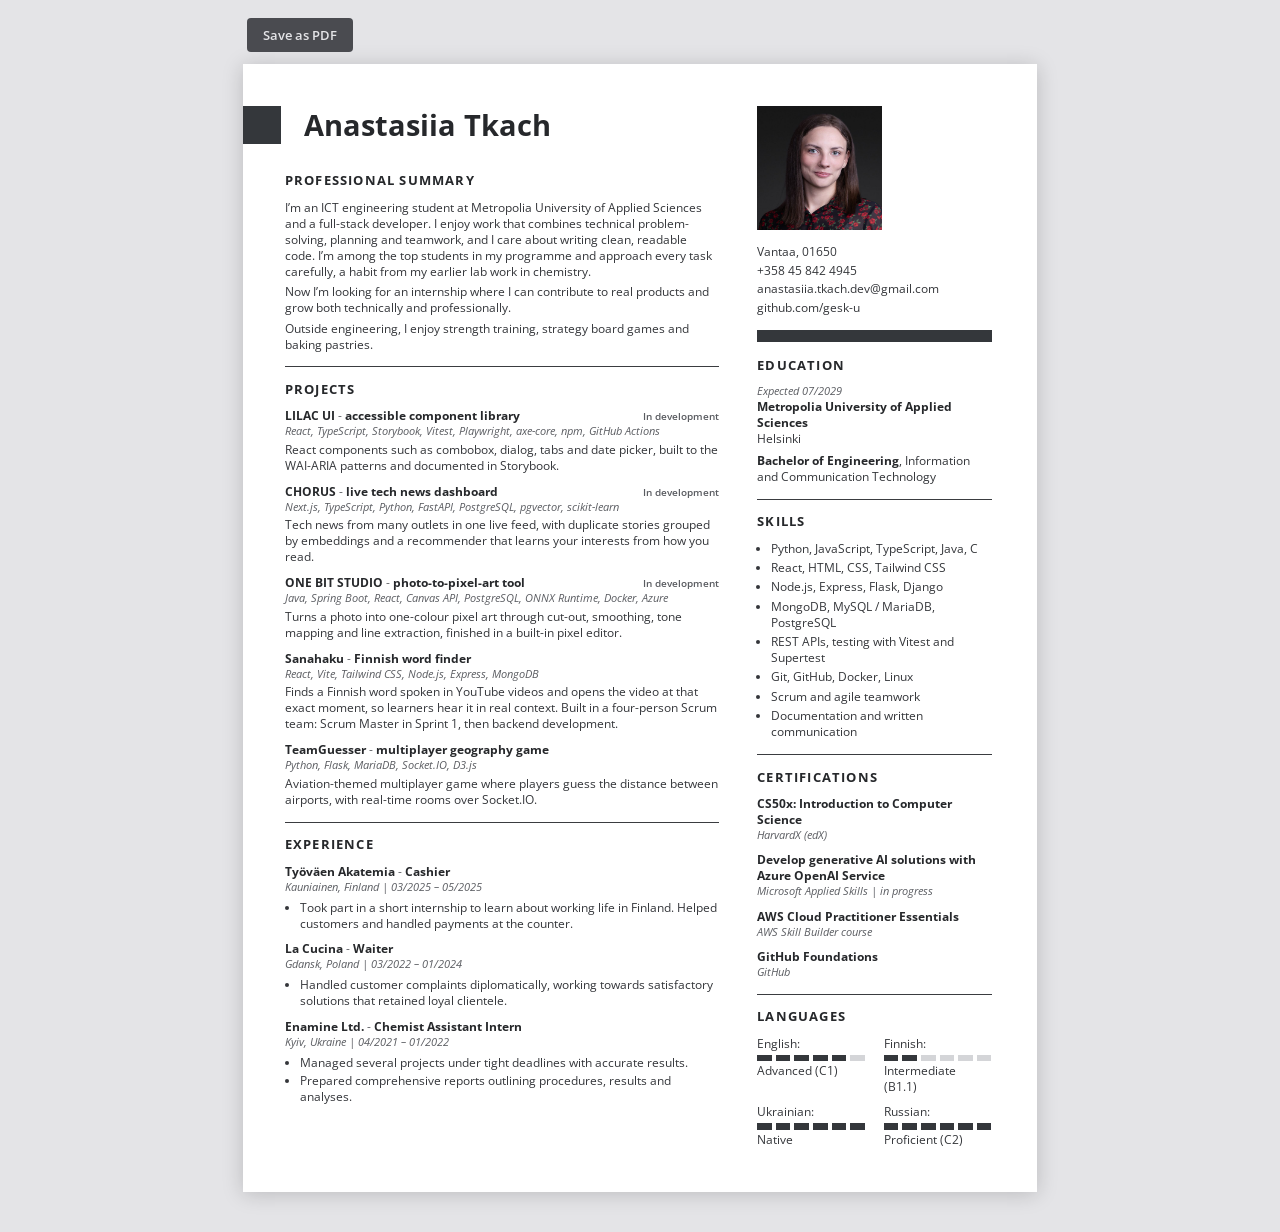
==== public/anastasiia_cv.html @ 6a705652 "(fix) description changes" ====
<!DOCTYPE html>
<html lang="en">
<head>
<meta charset="UTF-8">
<meta name="viewport" content="width=device-width, initial-scale=1">
<title>Anastasiia Tkach – CV</title>
<link rel="preconnect" href="https://fonts.googleapis.com">
<link rel="preconnect" href="https://fonts.gstatic.com" crossorigin>
<link href="https://fonts.googleapis.com/css2?family=Open+Sans:ital,wght@0,400;0,600;0,700;1,400&display=swap" rel="stylesheet">
<style>
  /* =========================================================
     COLOURS & SIZES – change these to restyle the whole CV
     ========================================================= */
  :root {
    --desk: #e4e4e7;          /* background around the page (screen only) */
    --desk-ink: #4a4b50;      /* toolbar text */
    --paper: #ffffff;         /* the CV page itself – stays white, it's a printed document */
    --ink: #34363a;           /* body text */
    --ink-strong: #26282b;    /* name, headings */
    --muted: #5a5c61;         /* italic places and dates */
    --block: #34373b;         /* dark square, contact bar, filled language bars */
    --track: #d4d5d8;         /* empty language bars, photo placeholder */
    --rule: #3a3c40;          /* section divider lines */

    --side-width: 62mm;       /* right column width */
    --base-size: 8.7pt;       /* body text size */
  }
  @media (prefers-color-scheme: dark) {
    :root:not([data-theme="light"]) {
      --desk: #1d1e21;
      --desk-ink: #c9cad0;
    }
  }

  * { box-sizing: border-box; margin: 0; padding: 0; }

  body {
    background: var(--desk);
    font-family: "Open Sans", "Segoe UI", "Helvetica Neue", Arial, sans-serif;
    color: var(--ink);
    -webkit-print-color-adjust: exact;
    print-color-adjust: exact;
  }

  /* ---------- toolbar (screen only, hidden when printing) ---------- */
  .toolbar {
    max-width: 210mm;
    margin: 18px auto 12px;
    padding: 0 4px;
    display: flex;
    flex-wrap: wrap;
    gap: 10px 18px;
    align-items: center;
    justify-content: space-between;
    color: var(--desk-ink);
    font-size: 13px;
    line-height: 1.4;
  }
  .toolbar p { max-width: 58ch; }
  .toolbar button {
    font: inherit;
    font-weight: 600;
    padding: 8px 16px;
    border: 0;
    border-radius: 4px;
    background: var(--desk-ink);
    color: var(--desk);
    cursor: pointer;
  }
  .toolbar button:focus-visible,
  .photo:focus-within { outline: 2px solid #3d7be0; outline-offset: 3px; }

  /* ---------- the A4 page ---------- */
  .sheet {
    width: 210mm;
    min-height: 297mm;
    margin: 0 auto 40px;
    padding: 11mm 12mm 8mm 11mm;
    background: var(--paper);
    box-shadow: 0 2px 20px rgba(0, 0, 0, .18);
    display: grid;
    grid-template-columns: minmax(0, 1fr) var(--side-width);
    column-gap: 10mm;
    font-size: var(--base-size);
    line-height: 1.38;
  }

  /* ---------- name header ---------- */
  .name-row {
    display: flex;
    align-items: center;
    gap: 6mm;
    margin-left: -11mm;          /* lets the dark square touch the page edge */
    margin-bottom: 4mm;
  }
  .name-row .mark {
    flex: none;
    width: 10mm;
    height: 10mm;
    background: var(--block);
  }
  h1 {
    font-size: 22pt;
    font-weight: 700;
    line-height: 1.1;
    color: var(--ink-strong);
  }

  /* ---------- sections ---------- */
  .block {
    padding: 3.4mm 0 3.6mm;
    border-bottom: 1px solid var(--rule);
  }
  .block:last-child { border-bottom: 0; }
  h2 {
    font-size: 10pt;
    font-weight: 700;
    letter-spacing: .09em;
    text-transform: uppercase;
    color: var(--ink-strong);
    margin-bottom: 2.6mm;
  }
  .summary { max-width: 70ch; }
  .summary + .summary { margin-top: 1.2mm; }

  /* ---------- experience & project entries ---------- */
  .entry { break-inside: avoid; }
  .entry + .entry { margin-top: 2.6mm; }
  .entry h3 {
    font-size: var(--base-size);
    font-weight: 700;
    color: var(--ink-strong);
  }
  .entry h3 .sep { font-weight: 400; color: var(--muted); padding: 0 .25em; }
  .entry h3:has(.status) {
    display: flex;
    justify-content: space-between;
    align-items: baseline;
    gap: 3mm;
  }
  .status {
    flex: none;
    font-size: .88em;
    font-weight: 600;
    color: var(--muted);
  }
  .desc { margin-top: .8mm; }
  .meta {
    font-style: italic;
    color: var(--muted);
    font-size: .92em;
  }
  .entry ul { margin-top: 1.4mm; padding-left: 4mm; }
  .entry li + li { margin-top: .5mm; }

  /* ---------- languages ---------- */
  .langs {
    display: grid;
    grid-template-columns: 1fr 1fr;
    gap: 2.4mm 5mm;
  }
  .bar {
    display: grid;
    grid-template-columns: repeat(6, 1fr);
    gap: 1.1mm;
    max-width: 100%;
    margin: .8mm 0 .6mm;
  }
  .bar i { height: 1.7mm; background: var(--track); }
  /* data-level="1…6" fills that many segments */
  .bar[data-level="1"] i:nth-child(-n+1),
  .bar[data-level="2"] i:nth-child(-n+2),
  .bar[data-level="3"] i:nth-child(-n+3),
  .bar[data-level="4"] i:nth-child(-n+4),
  .bar[data-level="5"] i:nth-child(-n+5),
  .bar[data-level="6"] i:nth-child(-n+6) { background: var(--block); }

  /* ---------- right column ---------- */
  .photo {
    position: relative;
    display: block;
    width: 33mm;
    aspect-ratio: 1 / 1;
    background: var(--track);
    overflow: hidden;
    cursor: pointer;
  }
  .photo img {
    position: absolute;
    inset: 0;
    width: 100%;
    height: 100%;
    object-fit: cover;
    object-position: center 25%;
  }
  .photo img.missing { display: none; }
  .photo .initials {
    position: absolute;
    inset: 0;
    display: grid;
    place-items: center;
    font-size: 20pt;
    font-weight: 700;
    color: #8e9096;
  }
  .photo input { position: absolute; width: 1px; height: 1px; opacity: 0; }

  .contact { margin-top: 3.4mm; line-height: 1.6; }
  .contact a { color: inherit; text-decoration: none; }
  .contact-bar { height: 3mm; background: var(--block); margin: 3.4mm 0 .4mm; }

  .side .block { padding-top: 3.4mm; }
  .side ul { padding-left: 3.6mm; }
  .side li + li { margin-top: .9mm; }
  .side .item + .item { margin-top: 2.6mm; }
  .label { font-weight: 700; color: var(--ink-strong); }

  /* ---------- phones: stack the columns ---------- */
  @media screen and (max-width: 820px) {
    .toolbar { margin: 14px 12px 10px; }
    .sheet {
      width: auto;
      min-height: 0;
      margin: 0 8px 24px;
      padding: 22px 18px;
      grid-template-columns: 1fr;
      font-size: 14px;
    }
    .name-row { margin-left: -18px; gap: 14px; }
    .name-row .mark { width: 26px; height: 26px; }
    h1 { font-size: 28px; }
    .side { order: -1; }
    .photo { width: 120px; }
  }

  /* ---------- printing / Save as PDF ---------- */
  @page { size: A4; margin: 0; }
  @media print {
    body { background: none; }
    .toolbar { display: none; }
    .sheet { margin: 0; box-shadow: none; }
  }
</style>
</head>
<body>

<div class="toolbar">
  <button type="button" onclick="window.print()">Save as PDF</button>
</div>

<main class="sheet">

  <!-- =====================  LEFT COLUMN  ===================== -->
  <div class="main">

    <header class="name-row">
      <span class="mark" aria-hidden="true"></span>
      <h1>Anastasiia Tkach</h1>
    </header>

    <section class="block">
      <h2>Professional summary</h2>
      <p class="summary">I’m an ICT engineering student at Metropolia University of Applied Sciences and a full-stack developer. I enjoy work that combines technical problem-solving, planning and teamwork, and I care about writing clean, readable code. I’m among the top students in my programme and approach every task carefully, a habit from my earlier lab work in chemistry.</p>
      <p class="summary">Now I’m looking for an internship where I can contribute to real products and grow both technically and professionally.</p>
      <p class="summary">Outside engineering, I enjoy strength training, strategy board games and baking pastries.</p>
    </section>

    <section class="block">
      <h2>Projects</h2>

      <!-- To add a project: copy one <article> block and change the text.
           Remove the <span class="status"> part when a project is finished. -->
      <article class="entry">
        <h3><span>LILAC UI<span class="sep">-</span>accessible component library</span><span class="status">In development</span></h3>
        <p class="meta">React, TypeScript, Storybook, Vitest, Playwright, axe-core, npm, GitHub Actions</p>
        <p class="desc">React components such as combobox, dialog, tabs and date picker, built to the WAI-ARIA patterns and documented in Storybook.</p>
      </article>

      <article class="entry">
        <h3><span>CHORUS<span class="sep">-</span>live tech news dashboard</span><span class="status">In development</span></h3>
        <p class="meta">Next.js, TypeScript, Python, FastAPI, PostgreSQL, pgvector, scikit-learn</p>
        <p class="desc">Tech news from many outlets in one live feed, with duplicate stories grouped by embeddings and a recommender that learns your interests from how you read.</p>
      </article>

      <article class="entry">
        <h3><span>ONE BIT STUDIO<span class="sep">-</span>photo-to-pixel-art tool</span><span class="status">In development</span></h3>
        <p class="meta">Java, Spring Boot, React, Canvas API, PostgreSQL, ONNX Runtime, Docker, Azure</p>
        <p class="desc">Turns a photo into one-colour pixel art through cut-out, smoothing, tone mapping and line extraction, finished in a built-in pixel editor.</p>
      </article>

      <article class="entry">
        <h3><span>Sanahaku<span class="sep">-</span>Finnish word finder</span></h3>
        <p class="meta">React, Vite, Tailwind CSS, Node.js, Express, MongoDB</p>
        <p class="desc">Finds a Finnish word spoken in YouTube videos and opens the video at that exact moment, so learners hear it in real context. Built in a four-person Scrum team: Scrum Master in Sprint 1, then backend development.</p>
      </article>

      <article class="entry">
        <h3><span>TeamGuesser<span class="sep">-</span>multiplayer geography game</span></h3>
        <p class="meta">Python, Flask, MariaDB, Socket.IO, D3.js</p>
        <p class="desc">Aviation-themed multiplayer game where players guess the distance between airports, with real-time rooms over Socket.IO.</p>
      </article>
    </section>

    <section class="block">
      <h2>Experience</h2>

      <article class="entry">
        <h3>Työväen Akatemia<span class="sep">-</span>Cashier</h3>
        <p class="meta">Kauniainen, Finland | 03/2025 – 05/2025</p>
        <ul>
          <li>Took part in a short internship to learn about working life in Finland. Helped customers and handled payments at the counter.</li>
        </ul>
      </article>

      <article class="entry">
        <h3>La Cucina<span class="sep">-</span>Waiter</h3>
        <p class="meta">Gdansk, Poland | 03/2022 – 01/2024</p>
        <ul>
          <li>Handled customer complaints diplomatically, working towards satisfactory solutions that retained loyal clientele.</li>
        </ul>
      </article>

      <article class="entry">
        <h3>Enamine Ltd.<span class="sep">-</span>Chemist Assistant Intern</h3>
        <p class="meta">Kyiv, Ukraine | 04/2021 – 01/2022</p>
        <ul>
          <li>Managed several projects under tight deadlines with accurate results.</li>
          <li>Prepared comprehensive reports outlining procedures, results and analyses.</li>
        </ul>
      </article>
    </section>

  </div>

  <!-- =====================  RIGHT COLUMN  ===================== -->
  <aside class="side">

    <label class="photo">
      <span class="initials" aria-hidden="true">AT</span>
      <img src="photo.jpg" alt="Anastasiia Tkach">
    </label>

    <div class="contact">
      Vantaa, 01650<br>
      <a href="tel:+358458424945">+358 45 842 4945</a><br>
      <a href="mailto:anastasiia.tkach.dev@gmail.com">anastasiia.tkach.dev@gmail.com</a><br>
      <a href="https://github.com/gesk-u">github.com/gesk-u</a>
      <!-- When your portfolio is live, remove the comment marks around this line and put in the real link:
      <br><a href="https://your-portfolio-link">your-portfolio-link</a> -->
      <!-- <br><a href="https://linkedin.com/in/your-name">linkedin.com/in/your-name</a> -->
    </div>
    <div class="contact-bar" aria-hidden="true"></div>

    <section class="block">
      <h2>Education</h2>
      <p class="meta">Expected 07/2029</p>
      <p class="label">Metropolia University of Applied Sciences</p>
      <p>Helsinki</p>
      <p style="margin-top:1.6mm"><span class="label">Bachelor of Engineering</span>, Information and Communication Technology</p>
    </section>

    <section class="block">
      <h2>Skills</h2>
      <ul>
        <li>Python, JavaScript, TypeScript, Java, C</li>
        <li>React, HTML, CSS, Tailwind CSS</li>
        <li>Node.js, Express, Flask, Django</li>
        <li>MongoDB, MySQL / MariaDB, PostgreSQL</li>
        <li>REST APIs, testing with Vitest and Supertest</li>
        <li>Git, GitHub, Docker, Linux</li>
        <li>Scrum and agile teamwork</li>
        <li>Documentation and written communication</li>
      </ul>
    </section>

    <section class="block">
      <h2>Certifications</h2>
      <!-- When you finish one, change "in progress" to "completed" and the month, e.g. completed 11/2026 -->
      <div class="item">
        <p class="label">CS50x: Introduction to Computer Science</p>
        <p class="meta">HarvardX (edX)</p>
      </div>
      <div class="item">
        <p class="label">Develop generative AI solutions with Azure OpenAI Service</p>
        <p class="meta">Microsoft Applied Skills | in progress</p>
      </div>
      <div class="item">
        <p class="label">AWS Cloud Practitioner Essentials</p>
        <p class="meta">AWS Skill Builder course</p>
      </div>
      <div class="item">
        <p class="label">GitHub Foundations</p>
        <p class="meta">GitHub</p>
      </div>
    </section>


    <section class="block">
      <h2>Languages</h2>
      <!-- data-level: how many of the 6 segments are filled -->
      <div class="langs">
        <div>
          <div>English:</div>
          <div class="bar" data-level="5" aria-hidden="true"><i></i><i></i><i></i><i></i><i></i><i></i></div>
          <div>Advanced (C1)</div>
        </div>
        <div>
          <div>Finnish:</div>
          <div class="bar" data-level="2" aria-hidden="true"><i></i><i></i><i></i><i></i><i></i><i></i></div>
          <div>Intermediate (B1.1)</div>
        </div>
        <div>
          <div>Ukrainian:</div>
          <div class="bar" data-level="6" aria-hidden="true"><i></i><i></i><i></i><i></i><i></i><i></i></div>
          <div>Native</div>
        </div>
        <div>
          <div>Russian:</div>
          <div class="bar" data-level="6" aria-hidden="true"><i></i><i></i><i></i><i></i><i></i><i></i></div>
          <div>Proficient (C2)</div>
        </div>
      </div>
    </section>

  </aside>
</main>

</body>
</html>
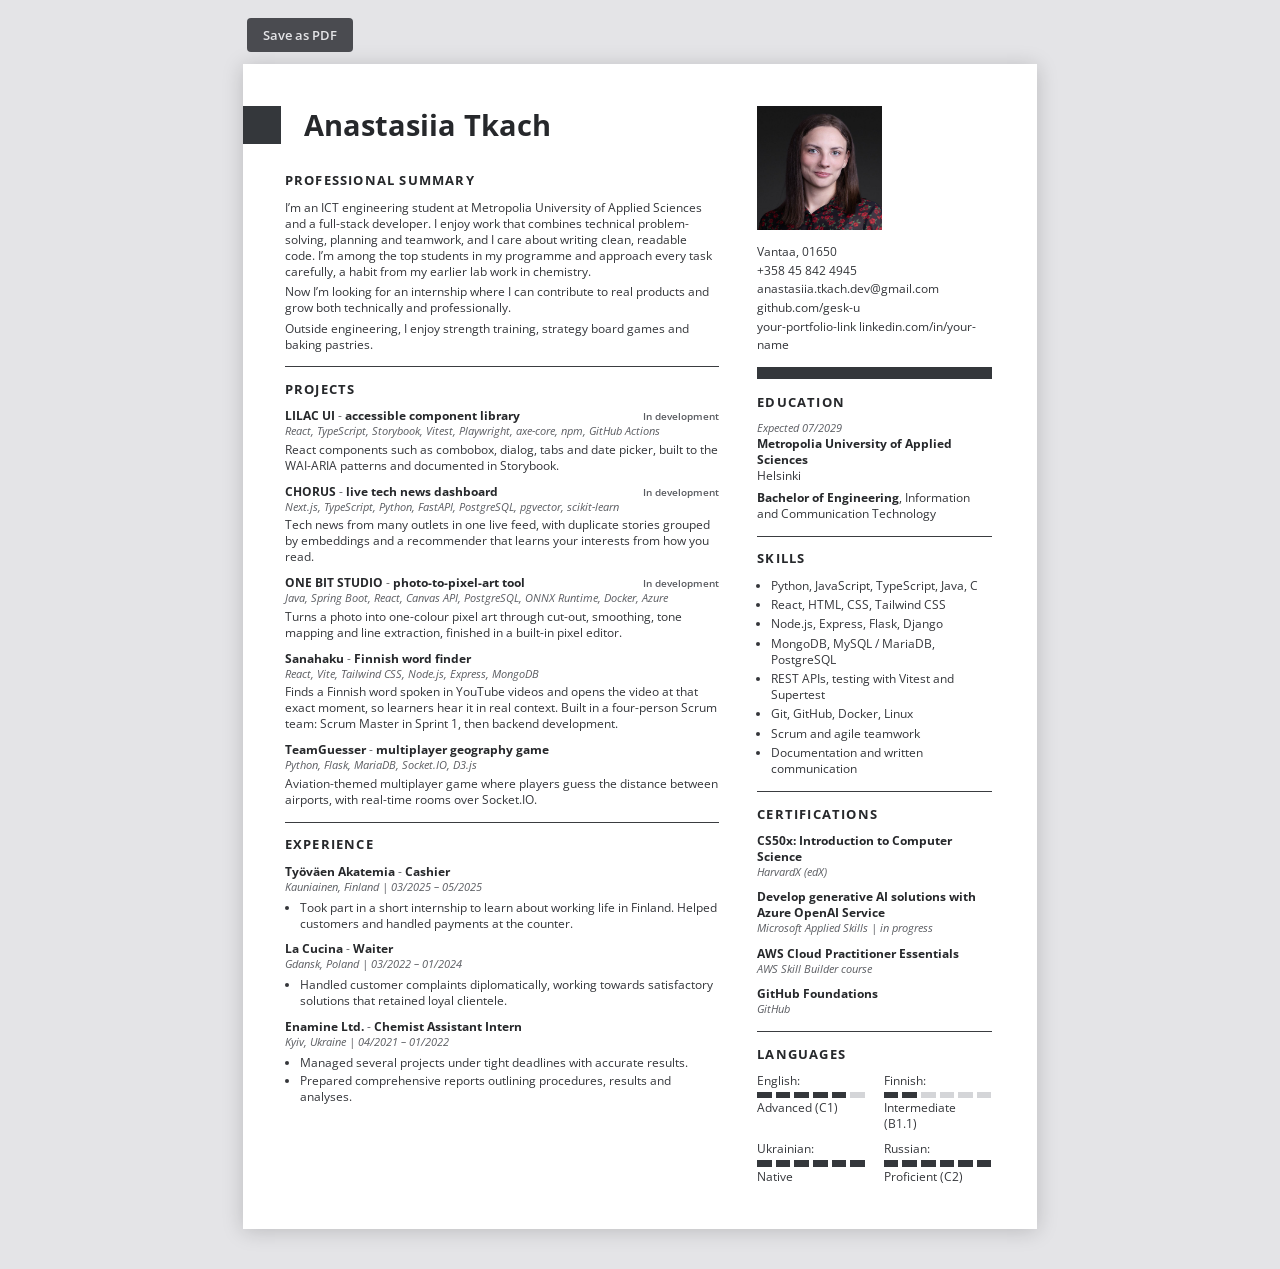
==== commit 7d11c47b: "(fix) cv corrections" ====
--- a/public/anastasiia_cv.html
+++ b/public/anastasiia_cv.html
@@ -345,9 +345,8 @@
       <a href="tel:+358458424945">+358 45 842 4945</a><br>
       <a href="mailto:anastasiia.tkach.dev@gmail.com">anastasiia.tkach.dev@gmail.com</a><br>
       <a href="https://github.com/gesk-u">github.com/gesk-u</a>
-      <!-- When your portfolio is live, remove the comment marks around this line and put in the real link:
-      <br><a href="https://your-portfolio-link">your-portfolio-link</a> -->
-      <!-- <br><a href="https://linkedin.com/in/your-name">linkedin.com/in/your-name</a> -->
+      <br><a href="https://www.anastasiia.dev">your-portfolio-link</a>
+      <a href="https://www.linkedin.com/in/anastasiia-tkach-bb8377397/">linkedin.com/in/your-name</a>
     </div>
     <div class="contact-bar" aria-hidden="true"></div>
 
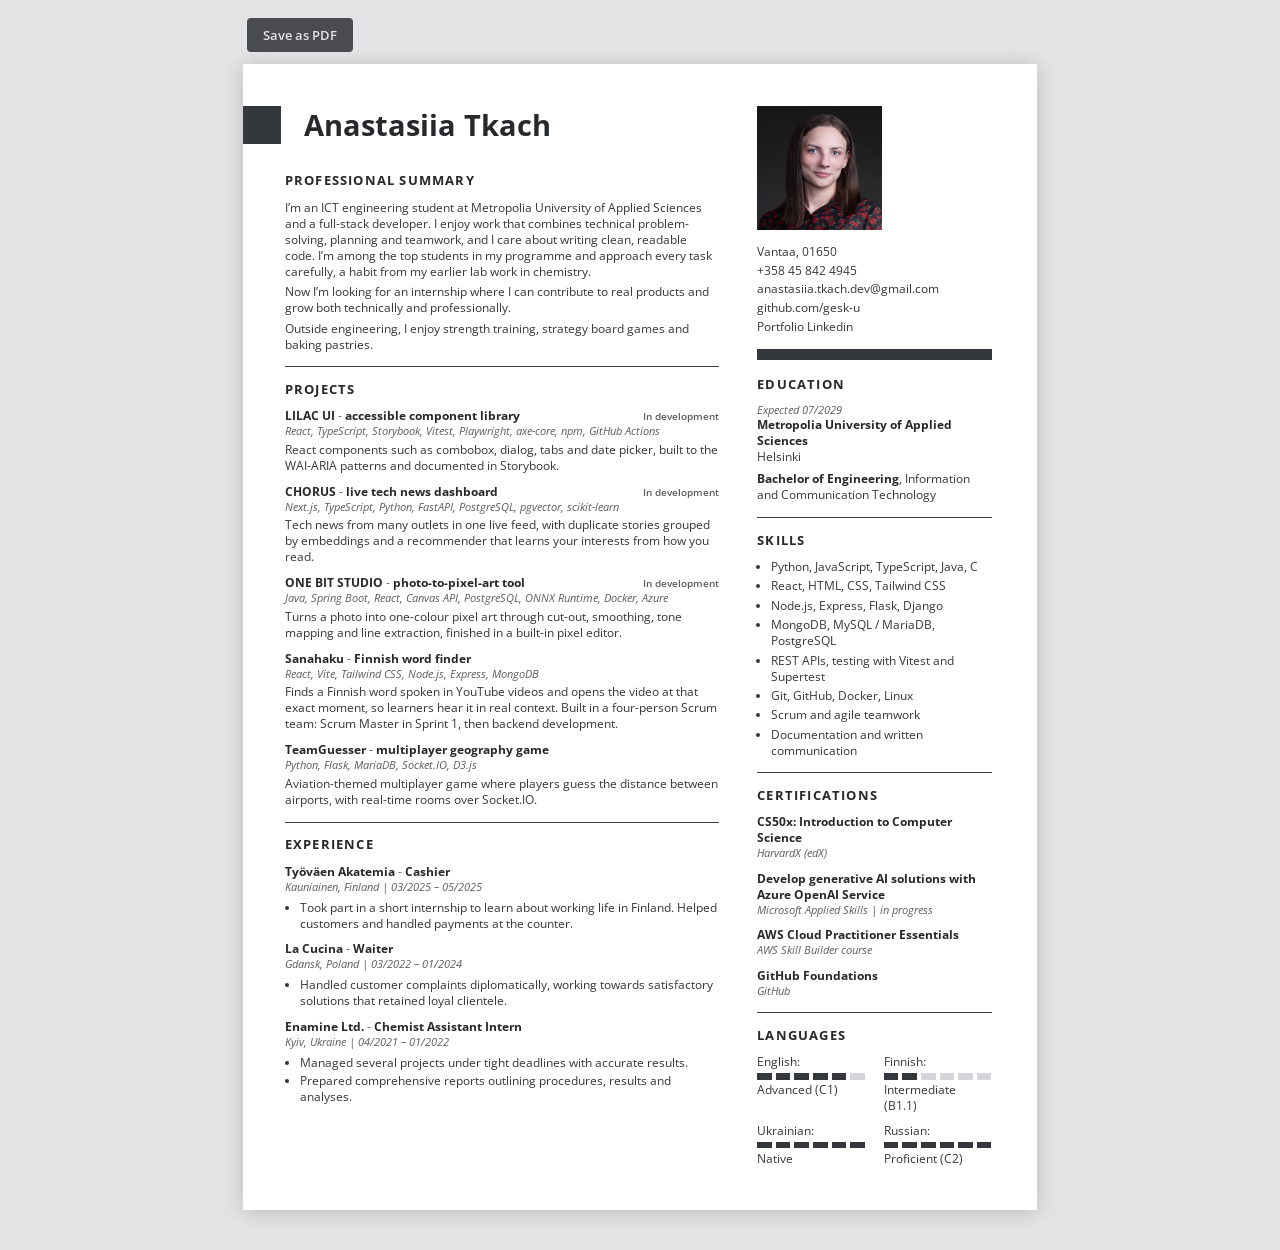
==== commit 32c397d3: "(fix) cv corrections" ====
--- a/public/anastasiia_cv.html
+++ b/public/anastasiia_cv.html
@@ -345,8 +345,8 @@
       <a href="tel:+358458424945">+358 45 842 4945</a><br>
       <a href="mailto:anastasiia.tkach.dev@gmail.com">anastasiia.tkach.dev@gmail.com</a><br>
       <a href="https://github.com/gesk-u">github.com/gesk-u</a>
-      <br><a href="https://www.anastasiia.dev">your-portfolio-link</a>
-      <a href="https://www.linkedin.com/in/anastasiia-tkach-bb8377397/">linkedin.com/in/your-name</a>
+      <br><a href="https://www.anastasiia.dev">Portfolio</a>
+      <a href="https://www.linkedin.com/in/anastasiia-tkach-bb8377397/">Linkedin</a>
     </div>
     <div class="contact-bar" aria-hidden="true"></div>
 
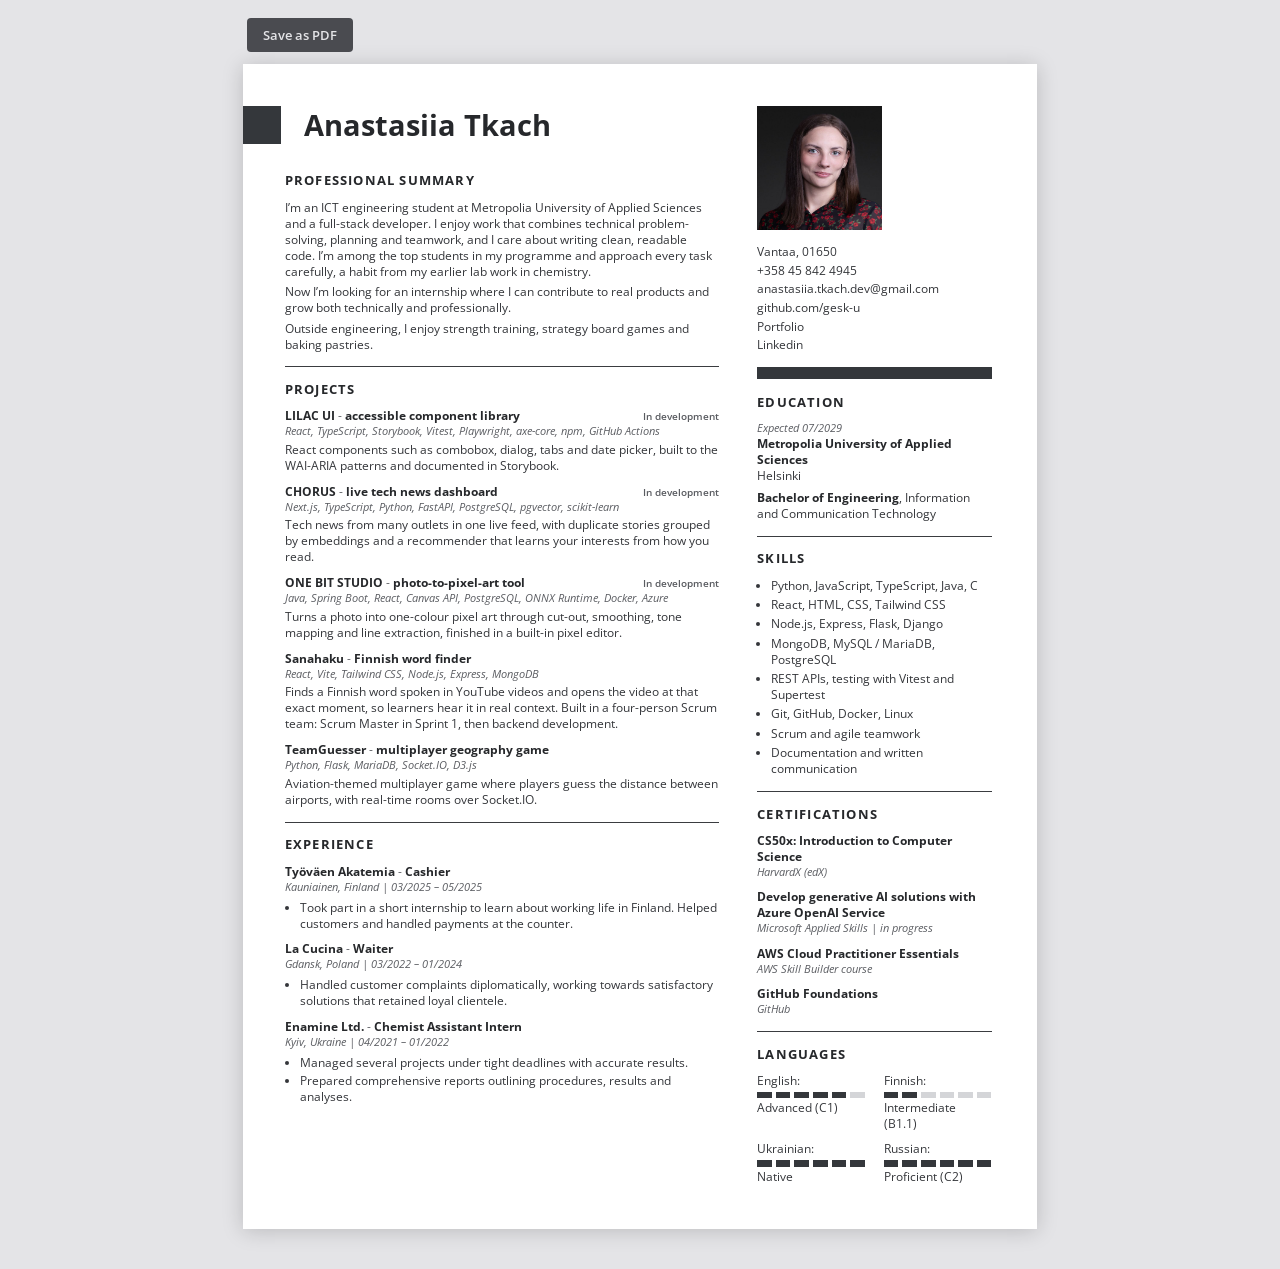
==== commit 2450d216: "(fix) cv corrections" ====
--- a/public/anastasiia_cv.html
+++ b/public/anastasiia_cv.html
@@ -344,8 +344,8 @@
       Vantaa, 01650<br>
       <a href="tel:+358458424945">+358 45 842 4945</a><br>
       <a href="mailto:anastasiia.tkach.dev@gmail.com">anastasiia.tkach.dev@gmail.com</a><br>
-      <a href="https://github.com/gesk-u">github.com/gesk-u</a>
-      <br><a href="https://www.anastasiia.dev">Portfolio</a>
+      <a href="https://github.com/gesk-u">github.com/gesk-u</a><br>
+      <a href="https://www.anastasiia.dev">Portfolio</a><br>
       <a href="https://www.linkedin.com/in/anastasiia-tkach-bb8377397/">Linkedin</a>
     </div>
     <div class="contact-bar" aria-hidden="true"></div>
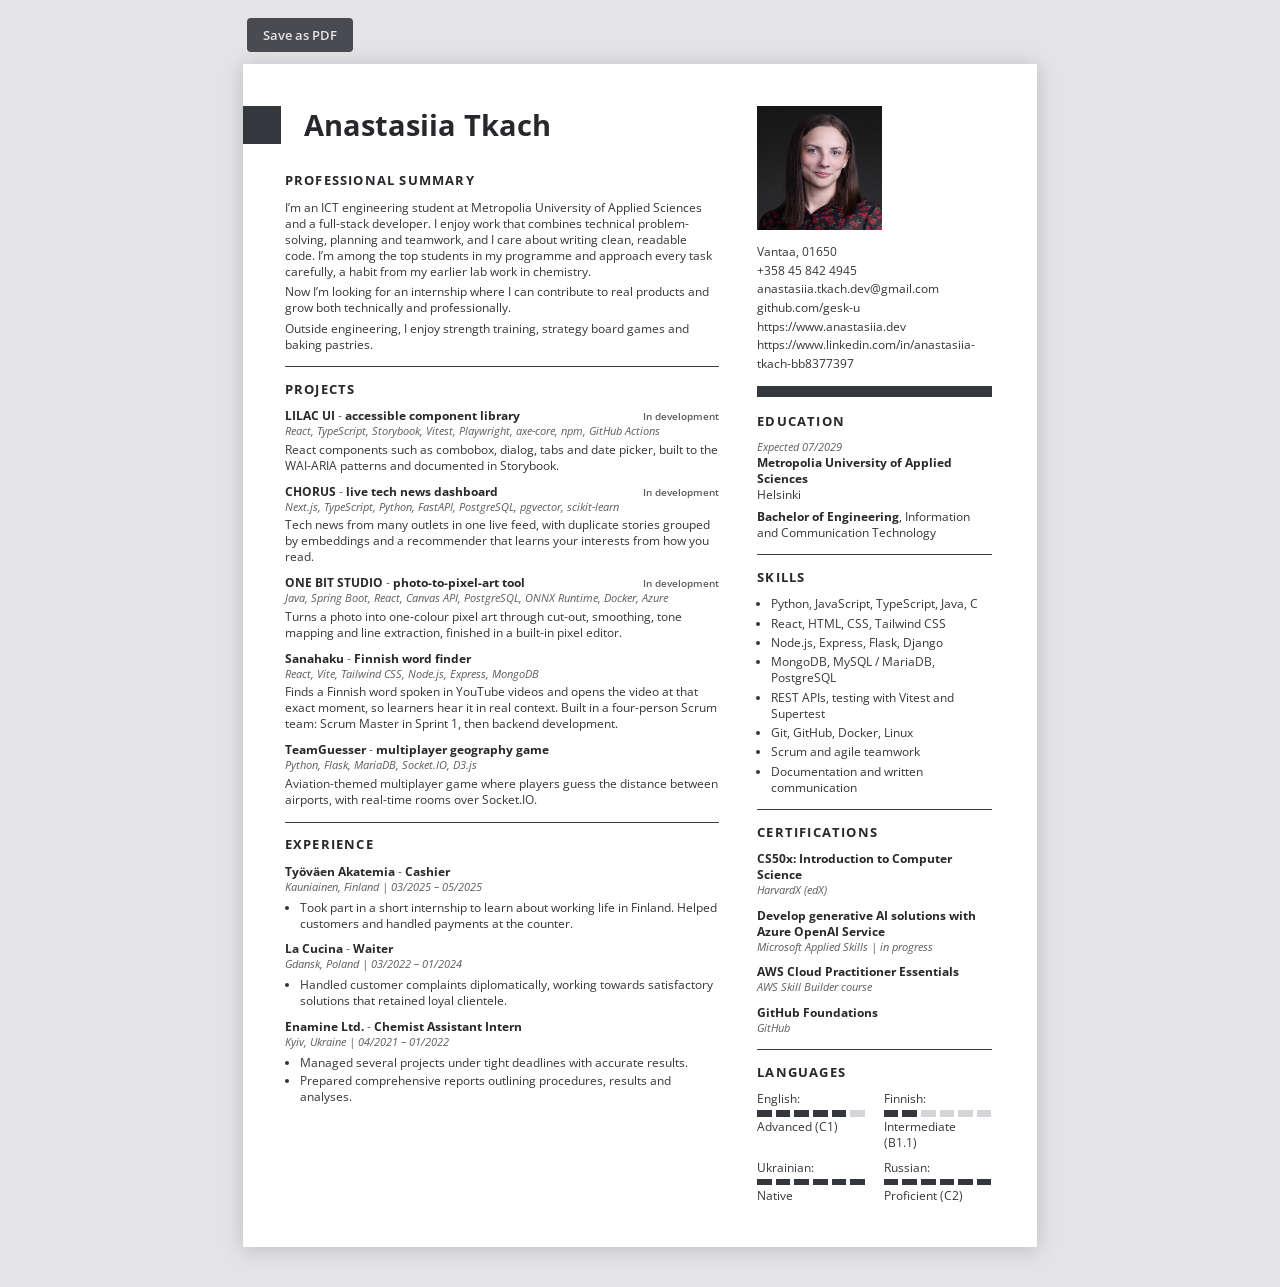
==== commit 6f64c719: "(fix) cv corrections" ====
--- a/public/anastasiia_cv.html
+++ b/public/anastasiia_cv.html
@@ -344,9 +344,9 @@
       Vantaa, 01650<br>
       <a href="tel:+358458424945">+358 45 842 4945</a><br>
       <a href="mailto:anastasiia.tkach.dev@gmail.com">anastasiia.tkach.dev@gmail.com</a><br>
-      <a href="https://github.com/gesk-u">github.com/gesk-u</a><br>
-      <a href="https://www.anastasiia.dev">Portfolio</a><br>
-      <a href="https://www.linkedin.com/in/anastasiia-tkach-bb8377397/">Linkedin</a>
+      <a href="https://github.com/gesk-u" target="_blank">github.com/gesk-u</a><br>
+      <a href="https://www.anastasiia.dev" target="_blank">https://www.anastasiia.dev</a><br>
+      <a href="https://www.linkedin.com/in/anastasiia-tkach-bb8377397/" target="_blank">https://www.linkedin.com/in/anastasiia-tkach-bb8377397</a>
     </div>
     <div class="contact-bar" aria-hidden="true"></div>
 
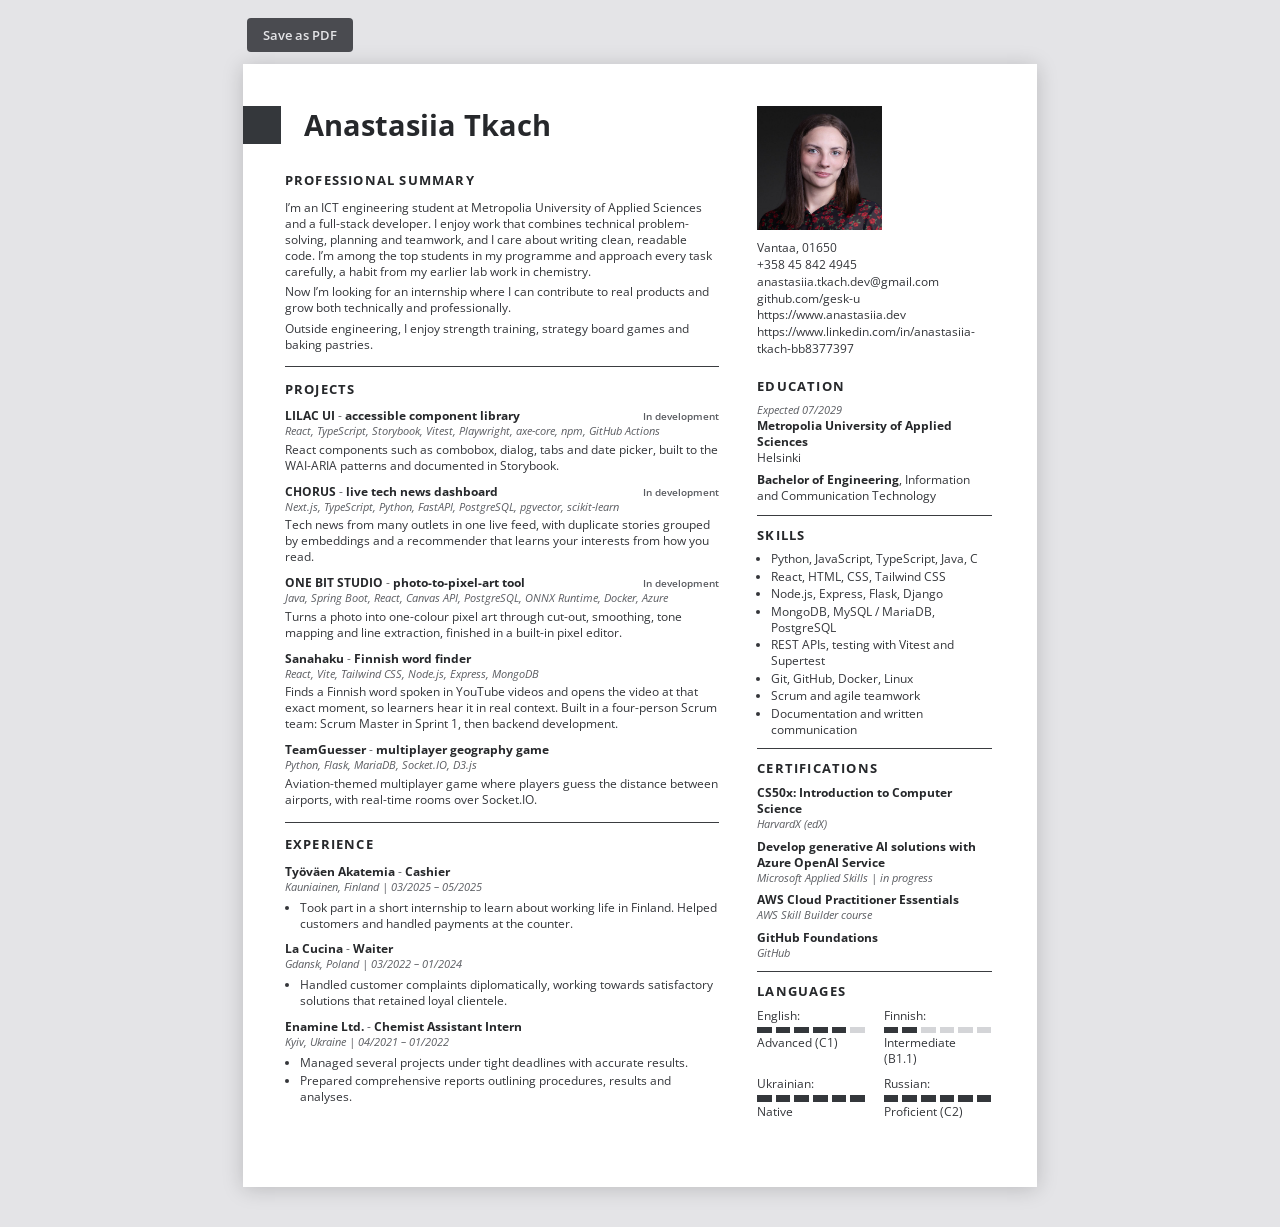
==== commit fb4b97ad: "deleted favicon" ====
--- a/public/anastasiia_cv.html
+++ b/public/anastasiia_cv.html
@@ -205,14 +205,15 @@
   }
   .photo input { position: absolute; width: 1px; height: 1px; opacity: 0; }
 
-  .contact { margin-top: 3.4mm; line-height: 1.6; }
+  .contact { margin-top: 2.6mm; line-height: 1.45; }
   .contact a { color: inherit; text-decoration: none; }
-  .contact-bar { height: 3mm; background: var(--block); margin: 3.4mm 0 .4mm; }
-
-  .side .block { padding-top: 3.4mm; }
+  .contact-bar { margin-top: 2.6mm; }
+
+  .side .block { padding: 2.6mm 0 2.8mm; }
+  .side h2 { margin-bottom: 2mm; }
   .side ul { padding-left: 3.6mm; }
-  .side li + li { margin-top: .9mm; }
-  .side .item + .item { margin-top: 2.6mm; }
+  .side li + li { margin-top: .4mm; }
+  .side .item + .item { margin-top: 1.8mm; }
   .label { font-weight: 700; color: var(--ink-strong); }
 
   /* ---------- phones: stack the columns ---------- */
@@ -396,7 +397,6 @@
 
     <section class="block">
       <h2>Languages</h2>
-      <!-- data-level: how many of the 6 segments are filled -->
       <div class="langs">
         <div>
           <div>English:</div>
